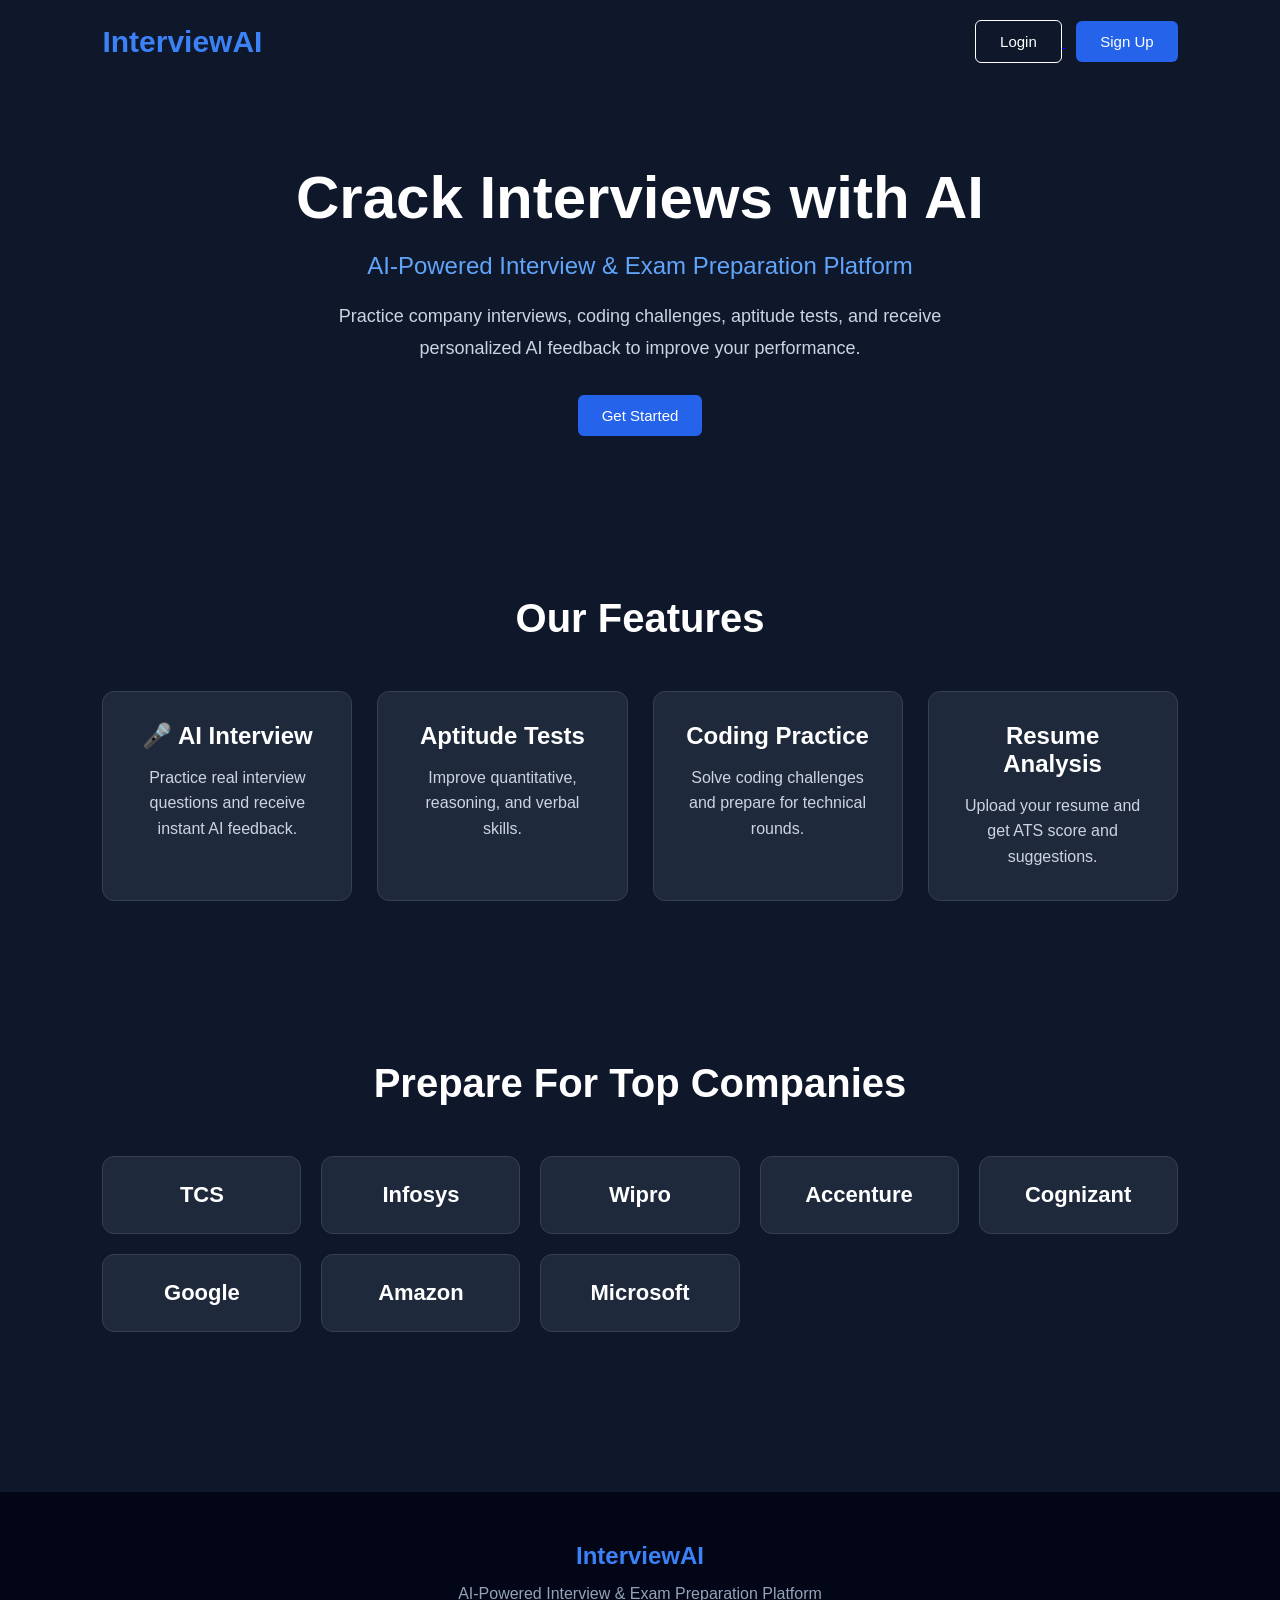
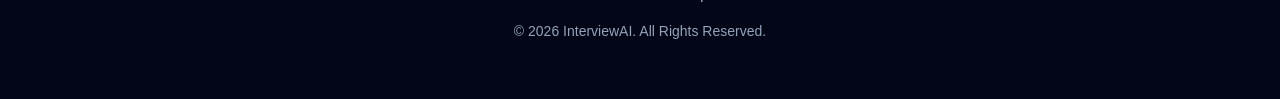
==== index.html @ 4c78cfc7 "Initial frontend version" ====
<!DOCTYPE html>
<html lang="en">
<head>
    <meta charset="UTF-8">
    <meta name="viewport" content="width=device-width, initial-scale=1.0">
    <title>InterviewAI</title>

    <link rel="stylesheet" href="css/style.css">
</head>
<body>

    <!-- Navbar -->
    <nav>
        <h2 class="logo">InterviewAI</h2>

        <div class="nav-buttons">
            <a href="login.html">
            <button class="login-btn">Login</button>
            </a>
            <a href="signup.html">
            <button class="signup-btn">Sign Up</button>
            </a>
        </div>
    </nav>

    <!-- Hero Section -->
    <section class="hero">

        <h1>
            Crack Interviews with AI
        </h1>

        <p class="subtitle">
            AI-Powered Interview & Exam Preparation Platform
        </p>

        <p class="description">
            Practice company interviews, coding challenges,
            aptitude tests, and receive personalized AI feedback
            to improve your performance.
        </p>

        <button class="start-btn">
            Get Started
        </button>

    </section>
    <!-- Features Section -->

<section class="features">

    <h2>Our Features</h2>

    <div class="feature-container">

        <div class="card">
            <h3>🎤 AI Interview</h3>
            <p>
                Practice real interview questions and receive
                instant AI feedback.
            </p>
        </div>

        <div class="card">
            <h3> Aptitude Tests</h3>
            <p>
                Improve quantitative, reasoning, and verbal skills.
            </p>
        </div>

        <div class="card">
            <h3> Coding Practice</h3>
            <p>
                Solve coding challenges and prepare for technical rounds.
            </p>
        </div>

        <div class="card">
            <h3> Resume Analysis</h3>
            <p>
                Upload your resume and get ATS score and suggestions.
            </p>
        </div>

    </div>

</section>
<!-- Companies Section -->

<section class="companies">

    <h2>Prepare For Top Companies</h2>

    <div class="company-grid">

        <div class="company-card">TCS</div>
        <div class="company-card">Infosys</div>
        <div class="company-card">Wipro</div>
        <div class="company-card">Accenture</div>

        <div class="company-card">Cognizant</div>
        <div class="company-card">Google</div>
        <div class="company-card">Amazon</div>
        <div class="company-card">Microsoft</div>

    </div>

</section>

<!-- Footer -->

<footer>

    <div class="footer-content">

        <h2>InterviewAI</h2>

        <p>
            AI-Powered Interview & Exam Preparation Platform
        </p>

        <p class="copyright">
            © 2026 InterviewAI. All Rights Reserved.
        </p>

    </div>

</footer>

</body>
</html>
---- css/style.css ----
*{
    margin:0;
    padding:0;
    box-sizing:border-box;
    font-family:Arial,sans-serif;
}

body{
    background:#0f172a;
    color:white;
}

/* Navbar */

nav{
    display:flex;
    justify-content:space-between;
    align-items:center;
    padding:20px 8%;
}

.logo{
    color:#3b82f6;
    font-size:30px;
}

.nav-buttons button{
    margin-left:10px;
}

/* Buttons */

button{
    padding:12px 24px;
    border:none;
    border-radius:6px;
    cursor:pointer;
    font-size:15px;
    transition:0.3s;
}

.login-btn{
    background:transparent;
    border:1px solid white;
    color:white;
}

.signup-btn,
.start-btn{
    background:#2563eb;
    color:white;
}

.login-btn:hover{
    background:white;
    color:#0f172a;
}

.signup-btn:hover,
.start-btn:hover{
    background:#1d4ed8;
}

/* Hero */

.hero{
    text-align:center;
    padding:80px 20px;
}

.hero h1{
    font-size:60px;
    margin-bottom:20px;
}

.subtitle{
    font-size:24px;
    color:#60a5fa;
    margin-bottom:20px;
}

.description{
    max-width:700px;
    margin:auto;
    line-height:1.8;
    color:#cbd5e1;
    font-size:18px;
    margin-bottom:30px;

}

/* Features Section */

.features{
    padding:80px 8%;
    text-align:center;
}

.features h2{
    font-size:40px;
    margin-bottom:50px;
}

.feature-container{
    display:grid;
    grid-template-columns:repeat(auto-fit,minmax(250px,1fr));
    gap:25px;
}

.card{
    background:#1e293b;
    padding:30px;
    border-radius:12px;
    border:1px solid #334155;
    transition:0.3s;
    cursor:pointer;
}

.card:hover{
    transform:translateY(-10px);
}

.card h3{
    margin-bottom:15px;
    font-size:24px;
}

.card p{
    color:#cbd5e1;
    line-height:1.6;
}

/* Companies Section */

.companies{
    padding:80px 8%;
    text-align:center;
}

.companies h2{
    font-size:40px;
    margin-bottom:50px;
}

.company-grid{
    display:grid;
    grid-template-columns:repeat(auto-fit,minmax(180px,1fr));
    gap:20px;
}

.company-card{
    background:#1e293b;
    padding:25px;
    border-radius:12px;
    border:1px solid #334155;
    font-size:22px;
    font-weight:bold;
    transition:0.3s;
}

.company-card:hover{
    transform:translateY(-8px);
    border-color:#3b82f6;
    color:#60a5fa;
}

/* Footer */

footer{
    background:#020617;
    padding:50px 20px;
    text-align:center;
    margin-top:80px;
}

.footer-content h2{
    color:#3b82f6;
    margin-bottom:15px;
}

.footer-content p{
    color:#94a3b8;
    margin-bottom:10px;
}

.copyright{
    margin-top:20px;
    font-size:14px;
}
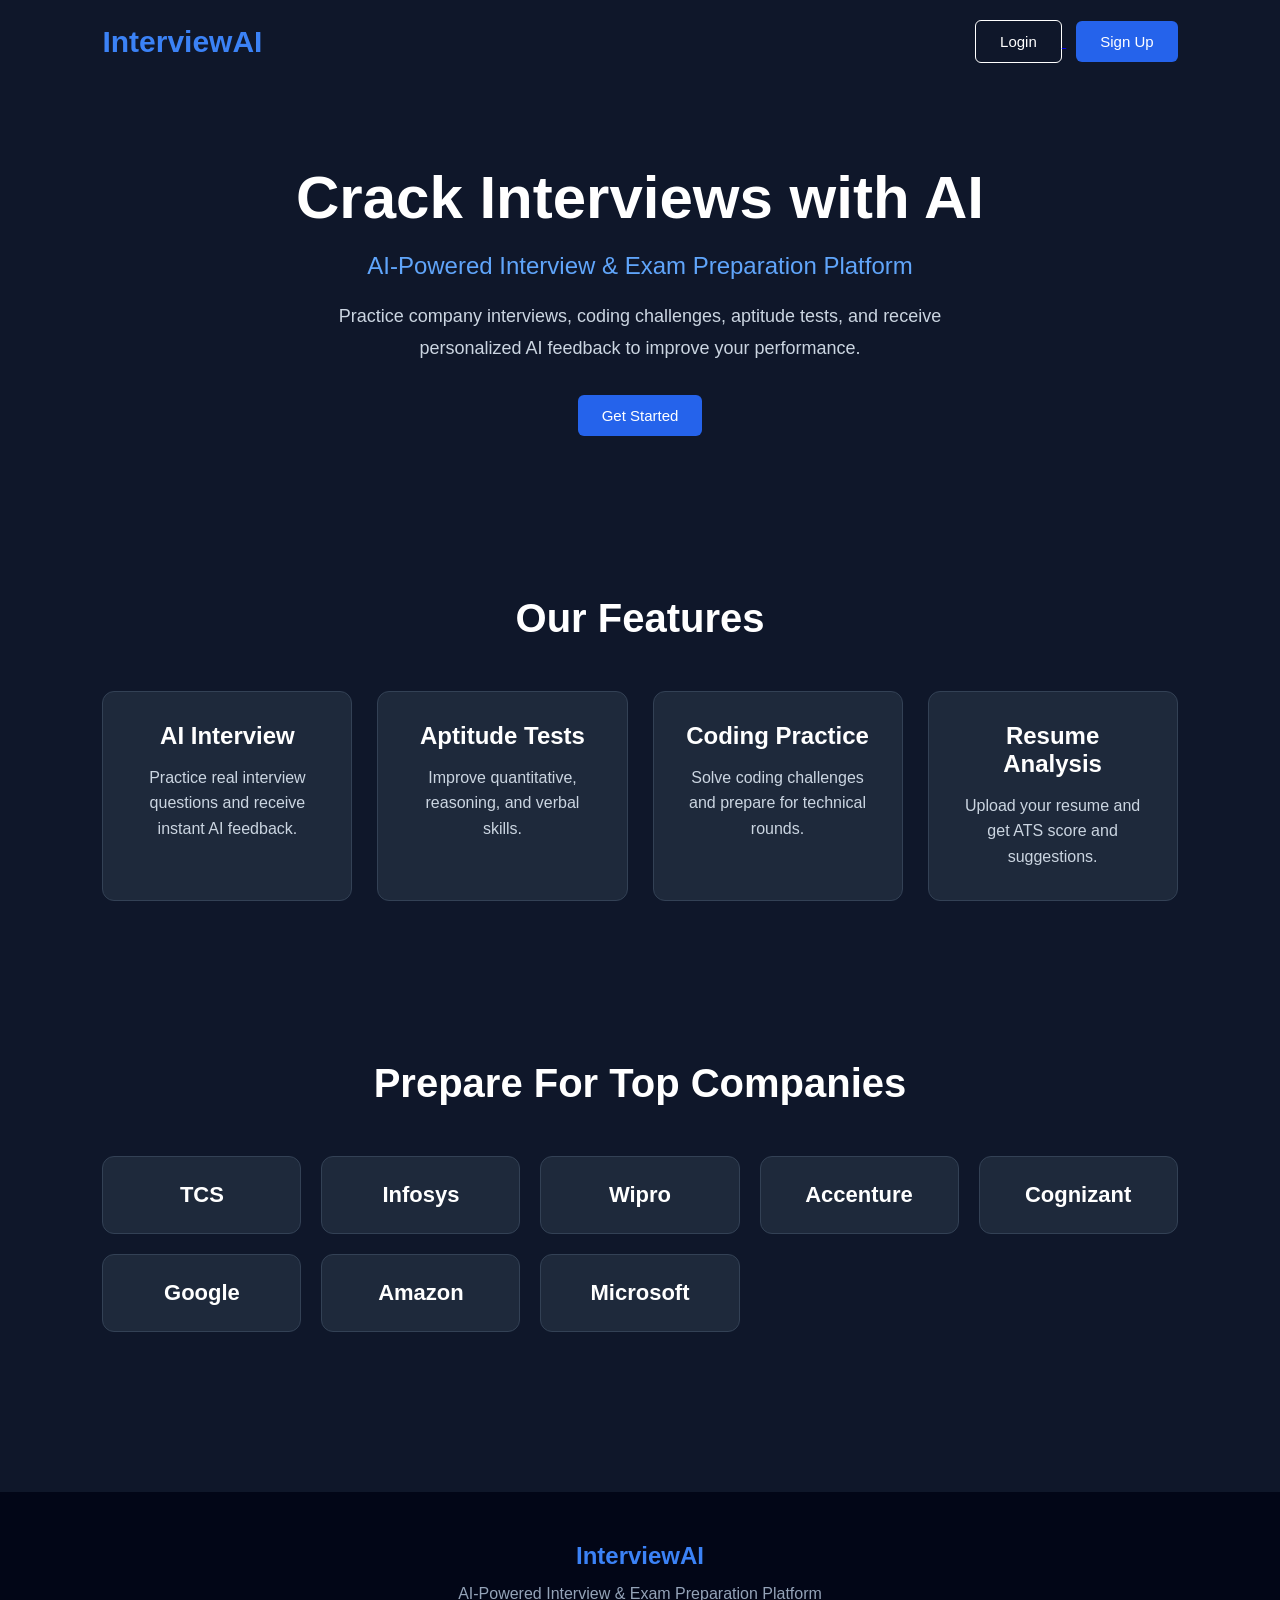
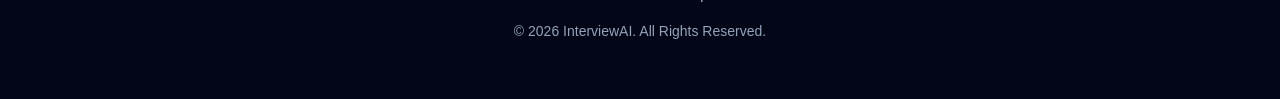
==== commit ee48b281: "Initial frontend version" ====
--- a/index.html
+++ b/index.html
@@ -54,7 +54,7 @@
     <div class="feature-container">
 
         <div class="card">
-            <h3>🎤 AI Interview</h3>
+            <h3> AI Interview</h3>
             <p>
                 Practice real interview questions and receive
                 instant AI feedback.
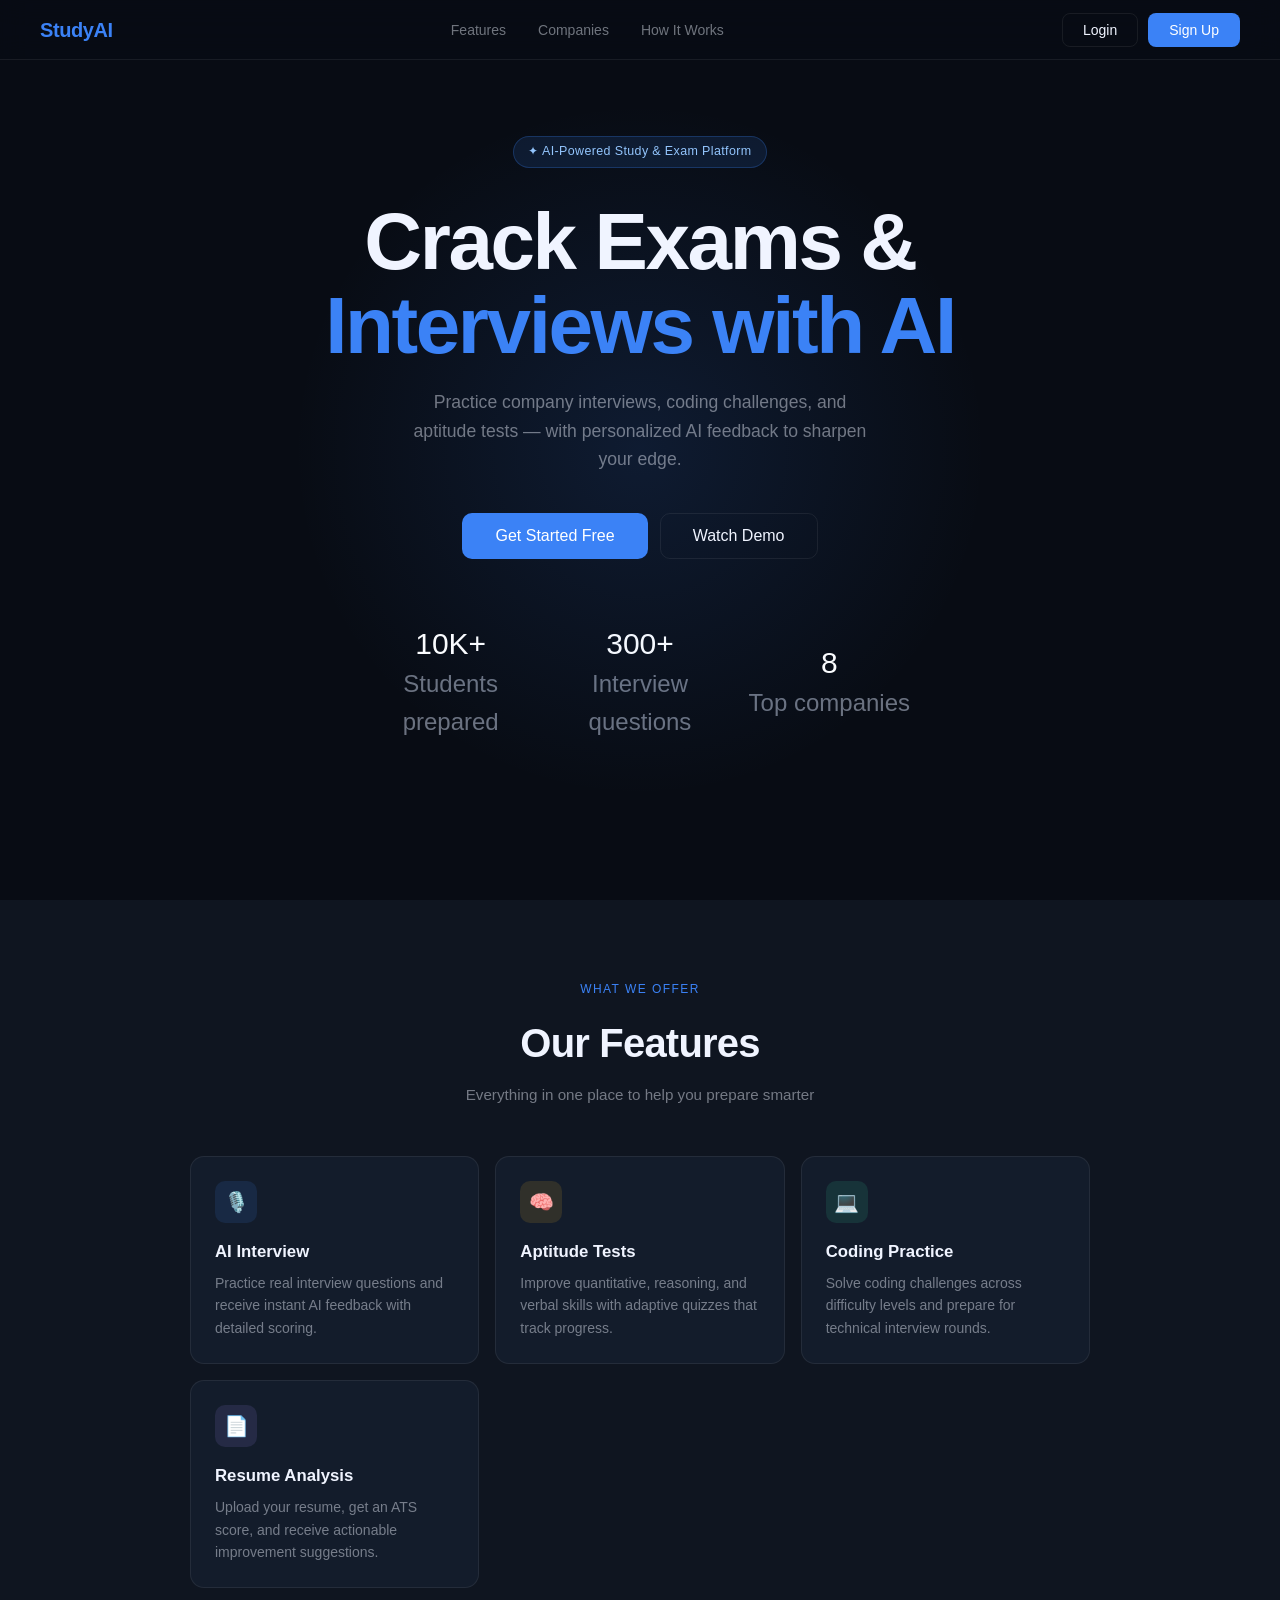
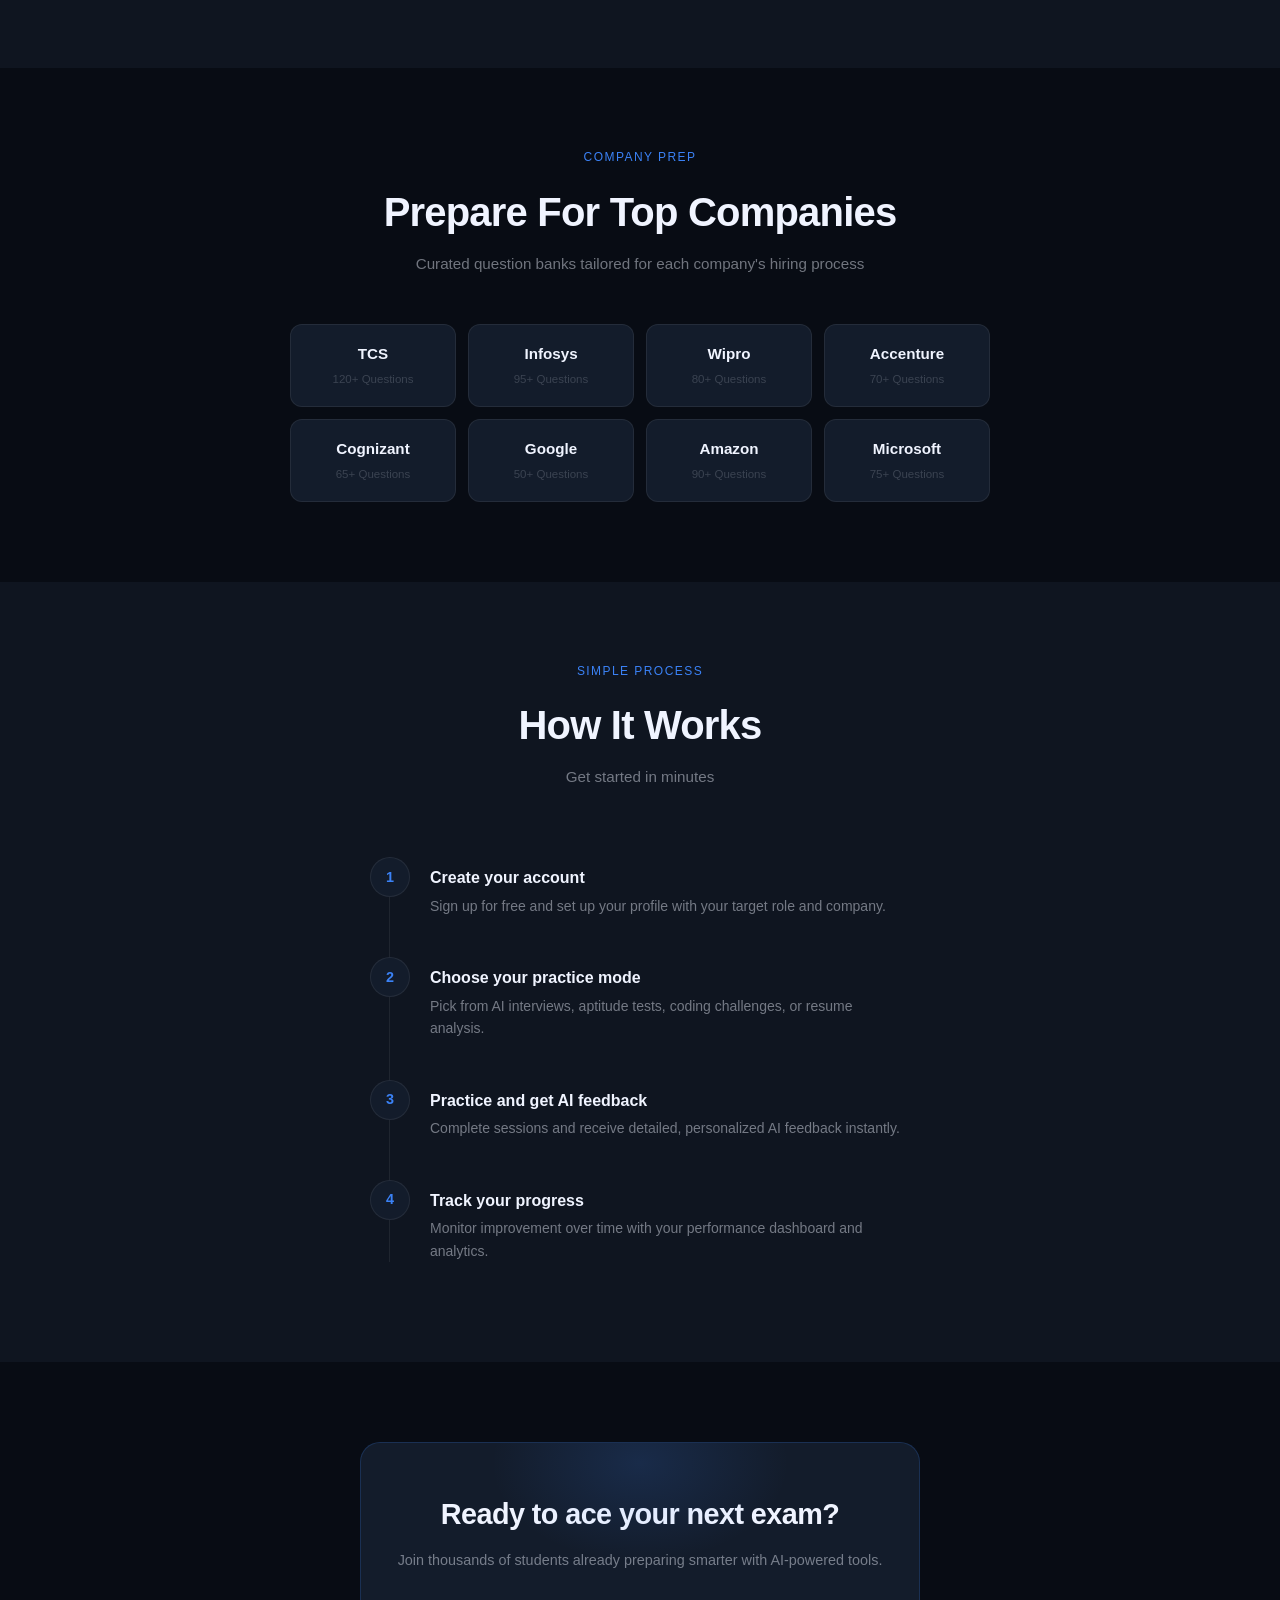
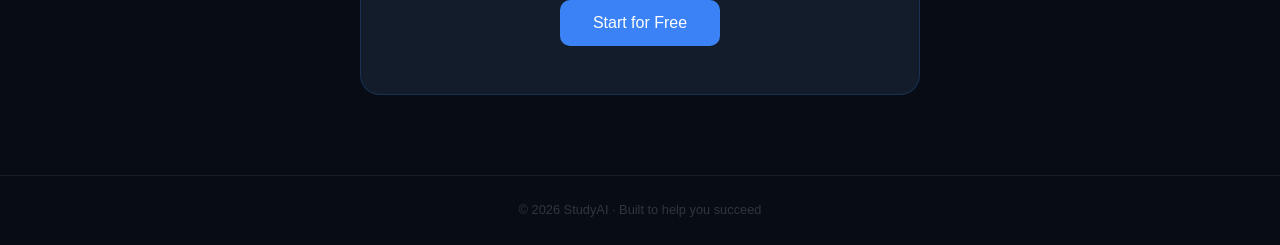
==== commit a2f504cd: "new update" ====
--- a/index.html
+++ b/index.html
@@ -1,131 +1,179 @@
 <!DOCTYPE html>
 <html lang="en">
 <head>
-    <meta charset="UTF-8">
-    <meta name="viewport" content="width=device-width, initial-scale=1.0">
-    <title>InterviewAI</title>
-
-    <link rel="stylesheet" href="css/style.css">
+  <meta charset="UTF-8" />
+  <meta name="viewport" content="width=device-width, initial-scale=1.0"/>
+  <title>StudyAI — Crack Exams with AI</title>
+  <link rel="preconnect" href="https://fonts.googleapis.com">
+  <link rel="preconnect" href="https://fonts.gstatic.com" crossorigin>
+  <link href="https://fonts.googleapis.com/css2?family=Syne:wght@400;600;700;800&family=DM+Sans:wght@300;400;500&display=swap" rel="stylesheet">
+  <link rel="stylesheet" href="css/style.css">
 </head>
 <body>
 
-    <!-- Navbar -->
-    <nav>
-        <h2 class="logo">InterviewAI</h2>
+  <!-- NAV -->
+  <nav>
+    <div class="nav-logo">StudyAI</div>
+    <ul class="nav-links">
+      <li><a href="#features">Features</a></li>
+      <li><a href="#companies">Companies</a></li>
+      <li><a href="#how">How It Works</a></li>
+    </ul>
+    <div class="nav-actions">
+      <button class="btn btn-ghost">Login</button>
+      <button class="btn btn-primary">Sign Up</button>
+    </div>
+  </nav>
 
-        <div class="nav-buttons">
-            <a href="login.html">
-            <button class="login-btn">Login</button>
-            </a>
-            <a href="signup.html">
-            <button class="signup-btn">Sign Up</button>
-            </a>
-        </div>
-    </nav>
-
-    <!-- Hero Section -->
-    <section class="hero">
-
-        <h1>
-            Crack Interviews with AI
-        </h1>
-
-        <p class="subtitle">
-            AI-Powered Interview & Exam Preparation Platform
-        </p>
-
-        <p class="description">
-            Practice company interviews, coding challenges,
-            aptitude tests, and receive personalized AI feedback
-            to improve your performance.
-        </p>
-
-        <button class="start-btn">
-            Get Started
-        </button>
-
-    </section>
-    <!-- Features Section -->
-
-<section class="features">
-
-    <h2>Our Features</h2>
-
-    <div class="feature-container">
-
-        <div class="card">
-            <h3> AI Interview</h3>
-            <p>
-                Practice real interview questions and receive
-                instant AI feedback.
-            </p>
-        </div>
-
-        <div class="card">
-            <h3> Aptitude Tests</h3>
-            <p>
-                Improve quantitative, reasoning, and verbal skills.
-            </p>
-        </div>
-
-        <div class="card">
-            <h3> Coding Practice</h3>
-            <p>
-                Solve coding challenges and prepare for technical rounds.
-            </p>
-        </div>
-
-        <div class="card">
-            <h3> Resume Analysis</h3>
-            <p>
-                Upload your resume and get ATS score and suggestions.
-            </p>
-        </div>
-
+  <!-- HERO -->
+  <section class="hero">
+    <div class="hero-badge">✦ AI-Powered Study & Exam Platform</div>
+    <h1>Crack Exams &amp;<br><em>Interviews with AI</em></h1>
+    <p class="hero-sub">Practice company interviews, coding challenges, and aptitude tests — with personalized AI feedback to sharpen your edge.</p>
+    <div class="hero-actions">
+      <button class="btn btn-primary btn-lg">Get Started Free</button>
+      <button class="btn btn-ghost btn-lg">Watch Demo</button>
+    </div>
+<div class="stats-row">
+    <div class="stat">
+        <div class="stat-num">10K+</div>
+        <div class="stat-label">Students prepared</div>
     </div>
 
-</section>
-<!-- Companies Section -->
-
-<section class="companies">
-
-    <h2>Prepare For Top Companies</h2>
-
-    <div class="company-grid">
-
-        <div class="company-card">TCS</div>
-        <div class="company-card">Infosys</div>
-        <div class="company-card">Wipro</div>
-        <div class="company-card">Accenture</div>
-
-        <div class="company-card">Cognizant</div>
-        <div class="company-card">Google</div>
-        <div class="company-card">Amazon</div>
-        <div class="company-card">Microsoft</div>
-
+    <div class="stat">
+        <div class="stat-num">300+</div>
+        <div class="stat-label">Interview questions</div>
     </div>
 
-</section>
+    <div class="stat">
+        <div class="stat-num">8</div>
+        <div class="stat-label">Top companies</div>
+    </div>
+</div>
+  </section>
 
-<!-- Footer -->
+  <!-- FEATURES -->
+  <section class="features" id="features">
+    <p class="section-label reveal">What we offer</p>
+    <h2 class="section-title reveal">Our Features</h2>
+    <p class="section-sub reveal">Everything in one place to help you prepare smarter</p>
+    <div class="features-grid">
+      <div class="feature-card reveal">
+        <div class="feature-icon ic-blue">🎙️</div>
+        <div class="feature-title">AI Interview</div>
+        <div class="feature-desc">Practice real interview questions and receive instant AI feedback with detailed scoring.</div>
+      </div>
+      <div class="feature-card reveal">
+        <div class="feature-icon ic-amber">🧠</div>
+        <div class="feature-title">Aptitude Tests</div>
+        <div class="feature-desc">Improve quantitative, reasoning, and verbal skills with adaptive quizzes that track progress.</div>
+      </div>
+      <div class="feature-card reveal">
+        <div class="feature-icon ic-green">💻</div>
+        <div class="feature-title">Coding Practice</div>
+        <div class="feature-desc">Solve coding challenges across difficulty levels and prepare for technical interview rounds.</div>
+      </div>
+      <div class="feature-card reveal">
+        <div class="feature-icon ic-purple">📄</div>
+        <div class="feature-title">Resume Analysis</div>
+        <div class="feature-desc">Upload your resume, get an ATS score, and receive actionable improvement suggestions.</div>
+      </div>
+    </div>
+  </section>
 
-<footer>
+  <!-- COMPANIES -->
+  <section class="companies" id="companies">
+    <p class="section-label reveal">Company prep</p>
+    <h2 class="section-title reveal">Prepare For Top Companies</h2>
+    <p class="section-sub reveal">Curated question banks tailored for each company's hiring process</p>
+    <div class="companies-grid">
+      <div class="company-tile reveal"><div class="company-name">TCS</div><div class="company-tag">120+ Questions</div></div>
+      <div class="company-tile reveal"><div class="company-name">Infosys</div><div class="company-tag">95+ Questions</div></div>
+      <div class="company-tile reveal"><div class="company-name">Wipro</div><div class="company-tag">80+ Questions</div></div>
+      <div class="company-tile reveal"><div class="company-name">Accenture</div><div class="company-tag">70+ Questions</div></div>
+      <div class="company-tile reveal"><div class="company-name">Cognizant</div><div class="company-tag">65+ Questions</div></div>
+      <div class="company-tile reveal"><div class="company-name">Google</div><div class="company-tag">50+ Questions</div></div>
+      <div class="company-tile reveal"><div class="company-name">Amazon</div><div class="company-tag">90+ Questions</div></div>
+      <div class="company-tile reveal"><div class="company-name">Microsoft</div><div class="company-tag">75+ Questions</div></div>
+    </div>
+  </section>
 
-    <div class="footer-content">
+  <!-- HOW IT WORKS -->
+  <section class="how" id="how">
+    <p class="section-label reveal">Simple process</p>
+    <h2 class="section-title reveal">How It Works</h2>
+    <p class="section-sub reveal">Get started in minutes</p>
+    <div class="steps">
+      <div class="step reveal">
+        <div class="step-num">1</div>
+        <div class="step-body">
+          <div class="step-title">Create your account</div>
+          <div class="step-desc">Sign up for free and set up your profile with your target role and company.</div>
+        </div>
+      </div>
+      <div class="step reveal">
+        <div class="step-num">2</div>
+        <div class="step-body">
+          <div class="step-title">Choose your practice mode</div>
+          <div class="step-desc">Pick from AI interviews, aptitude tests, coding challenges, or resume analysis.</div>
+        </div>
+      </div>
+      <div class="step reveal">
+        <div class="step-num">3</div>
+        <div class="step-body">
+          <div class="step-title">Practice and get AI feedback</div>
+          <div class="step-desc">Complete sessions and receive detailed, personalized AI feedback instantly.</div>
+        </div>
+      </div>
+      <div class="step reveal">
+        <div class="step-num">4</div>
+        <div class="step-body">
+          <div class="step-title">Track your progress</div>
+          <div class="step-desc">Monitor improvement over time with your performance dashboard and analytics.</div>
+        </div>
+      </div>
+    </div>
+  </section>
 
-        <h2>InterviewAI</h2>
+  <!-- CTA -->
+  <section class="cta-section">
+    <div class="cta-box reveal">
+      <h2>Ready to ace your next exam?</h2>
+      <p>Join thousands of students already preparing smarter with AI-powered tools.</p>
+      <button class="btn btn-primary btn-lg">Start for Free</button>
+    </div>
+  </section>
 
-        <p>
-            AI-Powered Interview & Exam Preparation Platform
-        </p>
+  <!-- FOOTER -->
+  <footer>
+    <p>© 2026 StudyAI · Built to help you succeed</p>
+  </footer>
 
-        <p class="copyright">
-            © 2026 InterviewAI. All Rights Reserved.
-        </p>
+  <script>
+    // Scroll reveal
+    const observer = new IntersectionObserver((entries) => {
+      entries.forEach((entry, i) => {
+        if (entry.isIntersecting) {
+          // stagger cards in the same parent
+          const siblings = entry.target.parentElement.querySelectorAll('.reveal:not(.visible)');
+          siblings.forEach((el, idx) => {
+            setTimeout(() => el.classList.add('visible'), idx * 80);
+          });
+          entry.target.classList.add('visible');
+          observer.unobserve(entry.target);
+        }
+      });
+    }, { threshold: 0.12 });
 
-    </div>
+    document.querySelectorAll('.reveal').forEach(el => observer.observe(el));
 
-</footer>
-
+    // Nav scroll shadow
+    const nav = document.querySelector('nav');
+    window.addEventListener('scroll', () => {
+      nav.style.boxShadow = window.scrollY > 10
+        ? '0 1px 24px rgba(0,0,0,0.4)'
+        : 'none';
+    });
+  </script>
 </body>
-</html>+</html>
--- a/css/style.css
+++ b/css/style.css
@@ -1,190 +1,431 @@
 
-*{
-    margin:0;
-    padding:0;
-    box-sizing:border-box;
-    font-family:Arial,sans-serif;
+    *, *::before, *::after { box-sizing: border-box; margin: 0; padding: 0; }
+
+    :root {
+      --bg:       #080c14;
+      --surface:  #0f1520;
+      --card:     #131c2b;
+      --border:   rgba(255,255,255,0.07);
+      --blue:     #3b82f6;
+      --blue-dim: rgba(59,130,246,0.12);
+      --text:     #f0f4ff;
+      --muted:    rgba(240,244,255,0.45);
+      --faint:    rgba(240,244,255,0.18);
+      --green:    #34d399;
+      --amber:    #fbbf24;
+      --purple:   #a78bfa;
+      --font-head: 'Syne', sans-serif;
+      --font-body: 'DM Sans', sans-serif;
+      --font-head: 'Poppins', sans-serif;
+      --font-body: 'Inter', sans-serif;
+      --font-alt: 'Montserrat', sans-serif;
+
+    }
+
+    html { scroll-behavior: smooth; }
+
+    body {
+      background: var(--bg);
+      color: var(--text);
+      font-family: var(--font-body);
+      font-size: 16px;
+      line-height: 1.6;
+      overflow-x: hidden;
+    }
+
+    /* ── NAV ── */
+    nav {
+      position: fixed; top: 0; left: 0; right: 0; z-index: 100;
+      display: flex; align-items: center; justify-content: space-between;
+      padding: 0 2.5rem;
+      height: 60px;
+      background: rgba(8,12,20,0.85);
+      backdrop-filter: blur(14px);
+      border-bottom: 1px solid var(--border);
+    }
+
+    .nav-logo {
+      font-family: var(--font-head);
+      font-size: 1.25rem;
+      font-weight: 800;
+      color: var(--blue);
+      letter-spacing: -0.02em;
+    }
+
+    .nav-links {
+      display: flex; gap: 2rem; list-style: none;
+    }
+    .nav-links a {
+      text-decoration: none;
+      font-size: 0.875rem;
+      color: var(--muted);
+      transition: color 0.2s;
+    }
+    .nav-links a:hover { color: var(--text); }
+
+    .nav-actions { display: flex; gap: 10px; }
+
+    .btn {
+      padding: 8px 20px;
+      border-radius: 8px;
+      font-family: var(--font-body);
+      font-size: 0.875rem;
+      font-weight: 500;
+      cursor: pointer;
+      transition: all 0.18s;
+      border: none;
+    }
+    .btn-ghost {
+      background: transparent;
+      border: 1px solid var(--border);
+      color: var(--text);
+    }
+    .btn-ghost:hover { border-color: rgba(255,255,255,0.25); background: rgba(255,255,255,0.04); }
+
+    .btn-primary {
+      background: var(--blue);
+      color: #fff;
+      border: 1px solid transparent;
+    }
+    .btn-primary:hover { background: #2563eb; transform: translateY(-1px); }
+    .btn-primary:active { transform: translateY(0); }
+
+    /* ── HERO ── */
+    .hero {
+      min-height: 100vh;
+      display: flex; flex-direction: column; align-items: center; justify-content: center;
+      text-align: center;
+      padding: 7rem 2rem 4rem;
+      position: relative;
+      overflow: hidden;
+    }
+
+    .hero::before {
+      content: '';
+      position: absolute;
+      width: 700px; height: 700px;
+      border-radius: 50%;
+      background: radial-gradient(circle, rgba(59,130,246,0.13) 0%, transparent 70%);
+      top: 50%; left: 50%;
+      transform: translate(-50%, -50%);
+      pointer-events: none;
+    }
+
+    .hero-badge {
+      display: inline-flex; align-items: center; gap: 6px;
+      background: var(--blue-dim);
+      border: 1px solid rgba(59,130,246,0.25);
+      color: #93c5fd;
+      font-size: 0.78rem;
+      font-weight: 500;
+      padding: 5px 14px;
+      border-radius: 99px;
+      margin-bottom: 2rem;
+      letter-spacing: 0.03em;
+      opacity: 0;
+      animation: fadeUp 0.6s 0.1s forwards;
+    }
+
+    .hero h1 {
+      font-family: var(--font-head);
+      font-size: clamp(2.8rem, 7vw, 5rem);
+      font-weight: 700;
+      line-height: 1.05;
+      letter-spacing: -0.03em;
+      margin-bottom: 1.25rem;
+      opacity: 0;
+      animation: fadeUp 0.6s 0.2s forwards;
+    }
+
+    .hero h1 em {
+      font-style: normal;
+      color: var(--blue);
+    }
+
+    .hero-sub {
+      font-size: 1.1rem;
+      color: var(--muted);
+      max-width: 480px;
+      margin: 0 auto 2.5rem;
+      font-weight: 300;
+      opacity: 0;
+      animation: fadeUp 0.6s 0.3s forwards;
+    }
+
+    .hero-actions {
+      display: flex; gap: 12px; justify-content: center; flex-wrap: wrap;
+      opacity: 0;
+      animation: fadeUp 0.6s 0.4s forwards;
+    }
+
+    .btn-lg {
+      padding: 13px 32px;
+      font-size: 1rem;
+      border-radius: 10px;
+    }
+
+.stats-row {
+    display: flex;
+    justify-content:space-evenly;
+    align-items: center;
+    width: 50%;
+    padding: 70px 20px;
+    text-align: center;
 }
 
-body{
-    background:#0f172a;
-    color:white;
+.stat {
+    flex: 1;
 }
 
-/* Navbar */
-
-nav{
-    display:flex;
-    justify-content:space-between;
-    align-items:center;
-    padding:20px 8%;
+.stat-num {
+    font-family: var(--font-head);
+    font-size: 30px;
+    font-weight: 300;
+    color: #fff;
+    line-height: 1;
+    margin-bottom: 6px;
 }
 
-.logo{
-    color:#3b82f6;
-    font-size:30px;
+.stat-label {
+    font-family: var(--font-body);
+    font-size: 24px;
+    color: #6b7280;
 }
 
-.nav-buttons button{
-    margin-left:10px;
-}
-
-/* Buttons */
-
-button{
-    padding:12px 24px;
-    border:none;
-    border-radius:6px;
-    cursor:pointer;
-    font-size:15px;
-    transition:0.3s;
-}
-
-.login-btn{
-    background:transparent;
-    border:1px solid white;
-    color:white;
-}
-
-.signup-btn,
-.start-btn{
-    background:#2563eb;
-    color:white;
-}
-
-.login-btn:hover{
-    background:white;
-    color:#0f172a;
-}
-
-.signup-btn:hover,
-.start-btn:hover{
-    background:#1d4ed8;
-}
-
-/* Hero */
-
-.hero{
-    text-align:center;
-    padding:80px 20px;
-}
-
-.hero h1{
-    font-size:60px;
-    margin-bottom:20px;
-}
-
-.subtitle{
-    font-size:24px;
-    color:#60a5fa;
-    margin-bottom:20px;
-}
-
-.description{
-    max-width:700px;
-    margin:auto;
-    line-height:1.8;
-    color:#cbd5e1;
-    font-size:18px;
-    margin-bottom:30px;
-
-}
-
-/* Features Section */
-
-.features{
-    padding:80px 8%;
-    text-align:center;
-}
-
-.features h2{
-    font-size:40px;
-    margin-bottom:50px;
-}
-
-.feature-container{
-    display:grid;
-    grid-template-columns:repeat(auto-fit,minmax(250px,1fr));
-    gap:25px;
-}
-
-.card{
-    background:#1e293b;
-    padding:30px;
-    border-radius:12px;
-    border:1px solid #334155;
-    transition:0.3s;
-    cursor:pointer;
-}
-
-.card:hover{
-    transform:translateY(-10px);
-}
-
-.card h3{
-    margin-bottom:15px;
-    font-size:24px;
-}
-
-.card p{
-    color:#cbd5e1;
-    line-height:1.6;
-}
-
-/* Companies Section */
-
-.companies{
-    padding:80px 8%;
-    text-align:center;
-}
-
-.companies h2{
-    font-size:40px;
-    margin-bottom:50px;
-}
-
-.company-grid{
-    display:grid;
-    grid-template-columns:repeat(auto-fit,minmax(180px,1fr));
-    gap:20px;
-}
-
-.company-card{
-    background:#1e293b;
-    padding:25px;
-    border-radius:12px;
-    border:1px solid #334155;
-    font-size:22px;
-    font-weight:bold;
-    transition:0.3s;
-}
-
-.company-card:hover{
-    transform:translateY(-8px);
-    border-color:#3b82f6;
-    color:#60a5fa;
-}
-
-/* Footer */
-
-footer{
-    background:#020617;
-    padding:50px 20px;
-    text-align:center;
-    margin-top:80px;
-}
-
-.footer-content h2{
-    color:#3b82f6;
-    margin-bottom:15px;
-}
-
-.footer-content p{
-    color:#94a3b8;
-    margin-bottom:10px;
-}
-
-.copyright{
-    margin-top:20px;
-    font-size:14px;
-}+    /* ── SECTIONS ── */
+    section { padding: 5rem 2rem; }
+
+    .section-label {
+      text-align: center;
+      font-size: 0.75rem;
+      font-weight: 500;
+      letter-spacing: 0.12em;
+      text-transform: uppercase;
+      color: var(--blue);
+      margin-bottom: 0.75rem;
+    }
+
+    .section-title {
+      text-align: center;
+      font-family: var(--font-head);
+      font-size: clamp(1.8rem, 4vw, 2.5rem);
+      font-weight: 700;
+      letter-spacing: -0.02em;
+      margin-bottom: 0.5rem;
+    }
+
+    .section-sub {
+      text-align: center;
+      color: var(--muted);
+      font-size: 0.95rem;
+      margin-bottom: 3rem;
+    }
+
+    /* ── FEATURES ── */
+    .features { background: var(--surface); }
+
+    .features-grid {
+      display: grid;
+      grid-template-columns: repeat(auto-fit, minmax(260px, 1fr));
+      gap: 16px;
+      max-width: 900px;
+      margin: 0 auto;
+    }
+
+    .feature-card {
+      background: var(--card);
+      border: 1px solid var(--border);
+      border-radius: 14px;
+      padding: 1.5rem;
+      transition: border-color 0.2s, transform 0.2s;
+      cursor: default;
+    }
+    .feature-card:hover {
+      border-color: rgba(59,130,246,0.3);
+      transform: translateY(-3px);
+    }
+
+    .feature-icon {
+      width: 42px; height: 42px;
+      border-radius: 10px;
+      display: flex; align-items: center; justify-content: center;
+      margin-bottom: 1rem;
+      font-size: 1.25rem;
+    }
+
+    .ic-blue   { background: rgba(59,130,246,0.12); }
+    .ic-green  { background: rgba(52,211,153,0.12); }
+    .ic-amber  { background: rgba(251,191,36,0.12); }
+    .ic-purple { background: rgba(167,139,250,0.12); }
+
+    .feature-title {
+      font-family: var(--font-head);
+      font-size: 1.05rem;
+      font-weight: 700;
+      margin-bottom: 0.4rem;
+    }
+    .feature-desc {
+      font-size: 0.875rem;
+      color: var(--muted);
+      line-height: 1.6;
+    }
+
+    /* ── COMPANIES ── */
+    .companies { background: var(--bg); }
+
+    .companies-grid {
+      display: grid;
+      grid-template-columns: repeat(auto-fit, minmax(140px, 1fr));
+      gap: 12px;
+      max-width: 700px;
+      margin: 0 auto;
+    }
+
+    .company-tile {
+      background: var(--card);
+      border: 1px solid var(--border);
+      border-radius: 12px;
+      padding: 1.1rem 1rem;
+      text-align: center;
+      cursor: pointer;
+      transition: border-color 0.2s, background 0.2s, transform 0.2s;
+    }
+    .company-tile:hover {
+      border-color: rgba(59,130,246,0.35);
+      background: rgba(59,130,246,0.05);
+      transform: translateY(-2px);
+    }
+    .company-name {
+      font-family: var(--font-head);
+      font-size: 0.95rem;
+      font-weight: 700;
+      color: var(--text);
+    }
+    .company-tag {
+      font-size: 0.72rem;
+      color: var(--faint);
+      margin-top: 3px;
+    }
+
+    /* ── HOW IT WORKS ── */
+    .how { background: var(--surface); }
+
+    .steps {
+      display: flex;
+      flex-direction: column;
+      gap: 0;
+      max-width: 540px;
+      margin: 0 auto;
+      position: relative;
+    }
+
+    .steps::before {
+      content: '';
+      position: absolute;
+      left: 19px; top: 20px; bottom: 20px;
+      width: 1px;
+      background: var(--border);
+    }
+
+    .step {
+      display: flex; gap: 1.25rem; align-items: flex-start;
+      padding: 1.25rem 0;
+    }
+
+    .step-num {
+      flex-shrink: 0;
+      width: 40px; height: 40px;
+      border-radius: 50%;
+      background: var(--card);
+      border: 1px solid var(--border);
+      display: flex; align-items: center; justify-content: center;
+      font-family: var(--font-head);
+      font-weight: 700;
+      font-size: 0.9rem;
+      color: var(--blue);
+      position: relative; z-index: 1;
+    }
+
+    .step-body { padding-top: 8px; }
+    .step-title {
+      font-family: var(--font-head);
+      font-weight: 700;
+      margin-bottom: 0.25rem;
+    }
+    .step-desc { font-size: 0.875rem; color: var(--muted); }
+
+    /* ── CTA ── */
+    .cta-section {
+      background: var(--bg);
+      text-align: center;
+      padding: 5rem 2rem;
+    }
+
+    .cta-box {
+      max-width: 560px;
+      margin: 0 auto;
+      background: var(--card);
+      border: 1px solid rgba(59,130,246,0.2);
+      border-radius: 20px;
+      padding: 3rem 2rem;
+      position: relative;
+      overflow: hidden;
+    }
+
+    .cta-box::before {
+      content: '';
+      position: absolute;
+      top: -80px; left: 50%;
+      transform: translateX(-50%);
+      width: 300px; height: 200px;
+      background: radial-gradient(ellipse, rgba(59,130,246,0.15) 0%, transparent 70%);
+      pointer-events: none;
+    }
+
+    .cta-box h2 {
+      font-family: var(--font-head);
+      font-size: 1.8rem;
+      font-weight: 800;
+      letter-spacing: -0.02em;
+      margin-bottom: 0.75rem;
+    }
+    .cta-box p {
+      color: var(--muted);
+      font-size: 0.9rem;
+      margin-bottom: 1.75rem;
+    }
+
+    /* ── FOOTER ── */
+    footer {
+      border-top: 1px solid var(--border);
+      padding: 1.5rem 2rem;
+      text-align: center;
+      font-size: 0.8rem;
+      color: var(--faint);
+      background: var(--bg);
+    }
+
+    /* ── ANIMATIONS ── */
+    @keyframes fadeUp {
+      from { opacity: 0; transform: translateY(20px); }
+      to   { opacity: 1; transform: translateY(0); }
+    }
+
+    .reveal {
+      opacity: 0;
+      transform: translateY(24px);
+      transition: opacity 0.6s ease, transform 0.6s ease;
+    }
+    .reveal.visible {
+      opacity: 1;
+      transform: none;
+    }
+
+    /* ── MOBILE ── */
+    @media (max-width: 600px) {
+      .nav-links { display: none; }
+      nav { padding: 0 1.25rem; }
+      .stats-row { gap: 2rem; }
+      .features-grid { grid-template-columns: 1fr; }
+      .companies-grid { grid-template-columns: repeat(2, 1fr); }
+    }
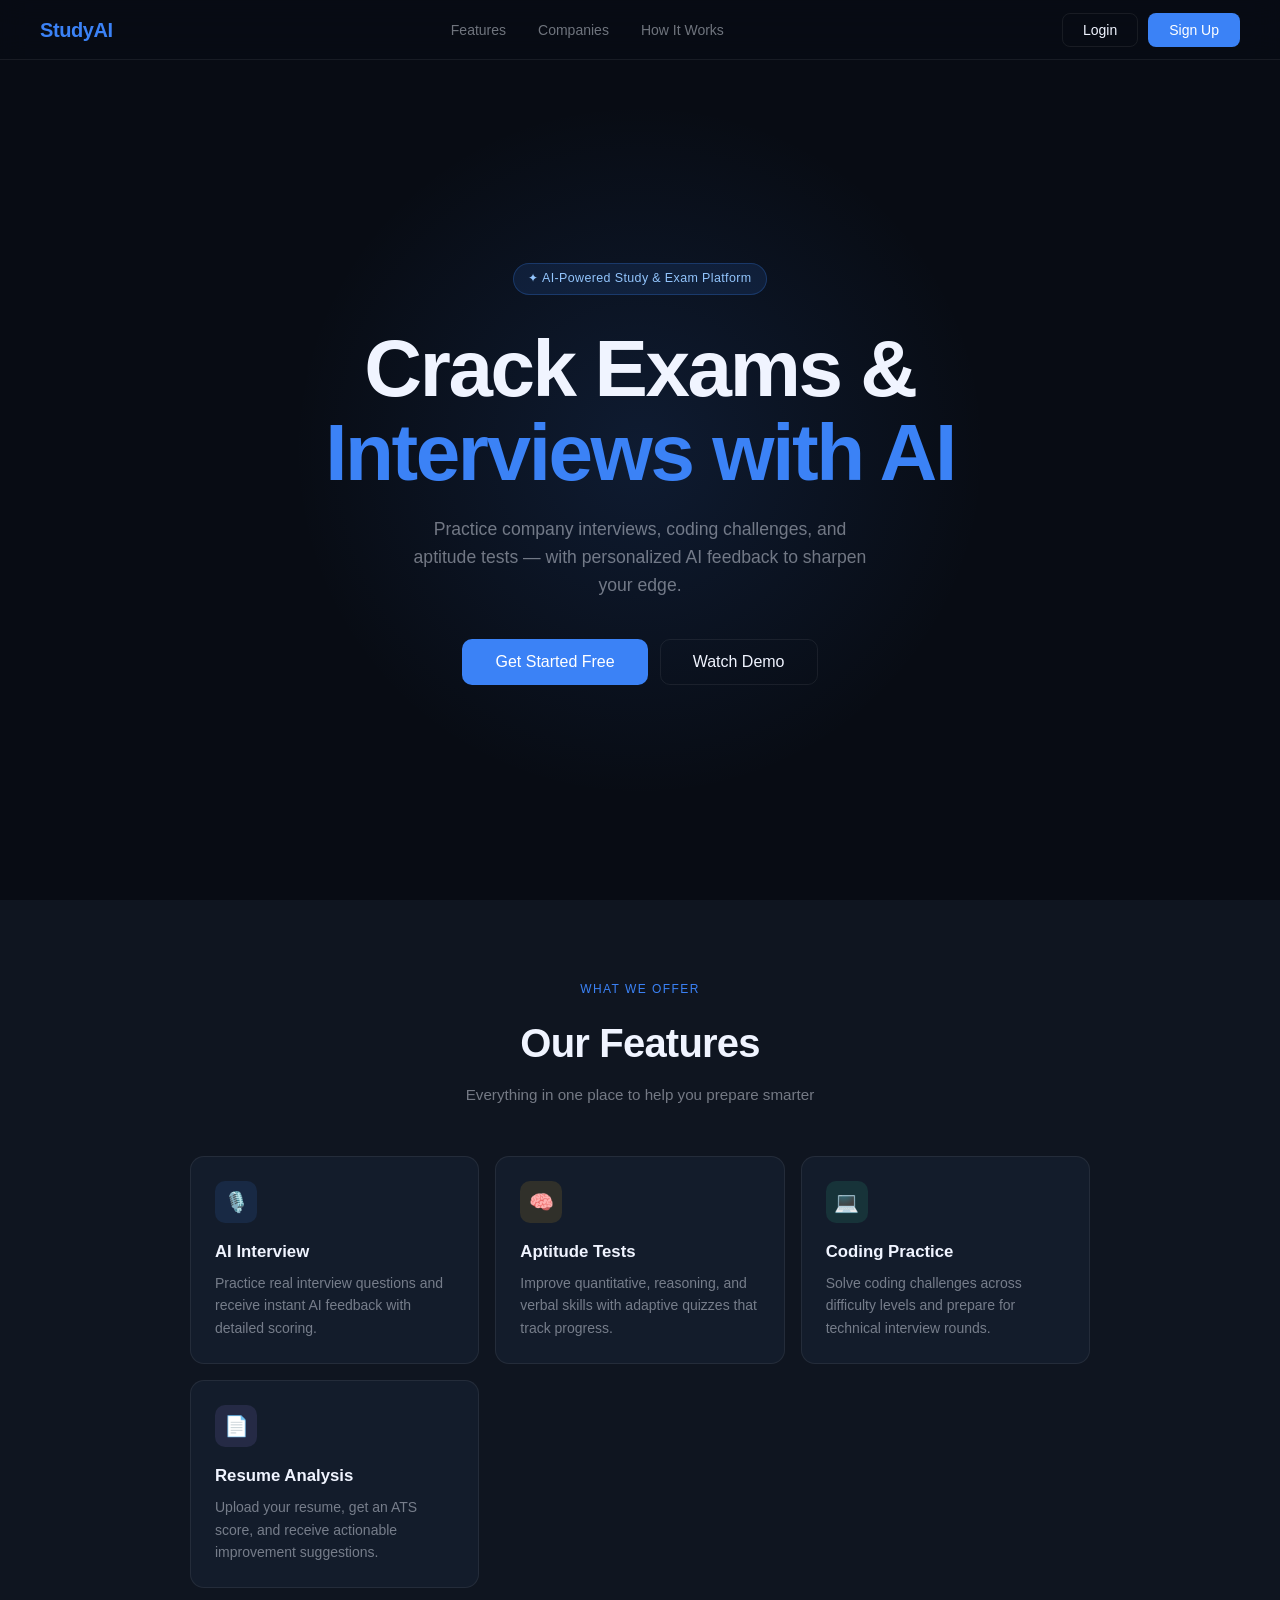
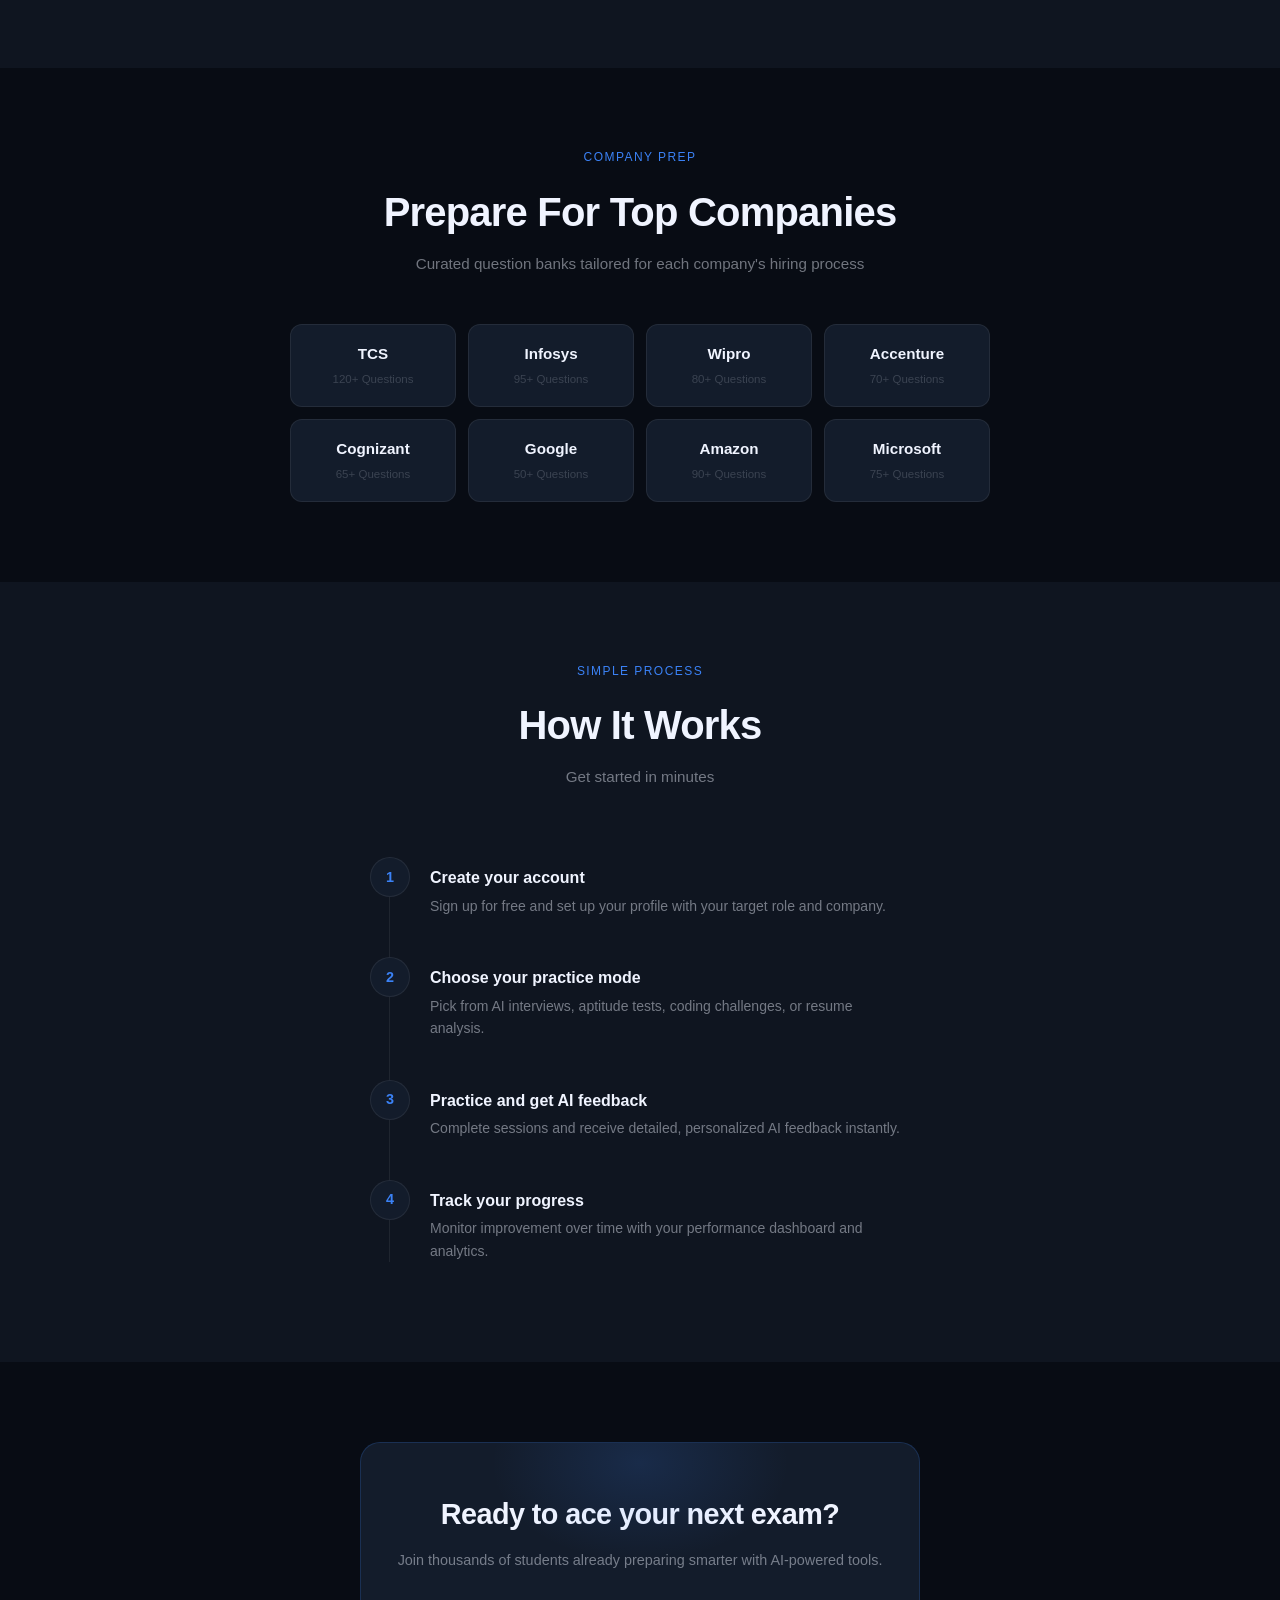
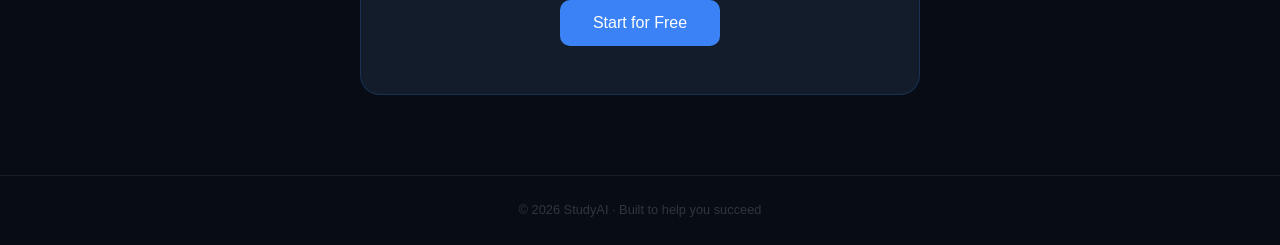
==== commit 04f9d4ef: "new udpated platform" ====
--- a/index.html
+++ b/index.html
@@ -20,8 +20,8 @@
       <li><a href="#how">How It Works</a></li>
     </ul>
     <div class="nav-actions">
-      <button class="btn btn-ghost">Login</button>
-      <button class="btn btn-primary">Sign Up</button>
+      <button class="btn btn-ghost" onclick="window.location.href='login.html'">Login</button>
+      <button class="btn btn-primary" onclick="window.location.href='signup.html'">Sign Up</button>
     </div>
   </nav>
 
@@ -31,25 +31,10 @@
     <h1>Crack Exams &amp;<br><em>Interviews with AI</em></h1>
     <p class="hero-sub">Practice company interviews, coding challenges, and aptitude tests — with personalized AI feedback to sharpen your edge.</p>
     <div class="hero-actions">
-      <button class="btn btn-primary btn-lg">Get Started Free</button>
+      <button class="btn btn-primary btn-lg" onclick="window.location.href='signup.html'">Get Started Free</button>
       <button class="btn btn-ghost btn-lg">Watch Demo</button>
     </div>
-<div class="stats-row">
-    <div class="stat">
-        <div class="stat-num">10K+</div>
-        <div class="stat-label">Students prepared</div>
-    </div>
 
-    <div class="stat">
-        <div class="stat-num">300+</div>
-        <div class="stat-label">Interview questions</div>
-    </div>
-
-    <div class="stat">
-        <div class="stat-num">8</div>
-        <div class="stat-label">Top companies</div>
-    </div>
-</div>
   </section>
 
   <!-- FEATURES -->
@@ -58,22 +43,22 @@
     <h2 class="section-title reveal">Our Features</h2>
     <p class="section-sub reveal">Everything in one place to help you prepare smarter</p>
     <div class="features-grid">
-      <div class="feature-card reveal">
+      <div class="feature-card reveal" onclick="window.location.href='signup.html'" style="cursor: pointer;">
         <div class="feature-icon ic-blue">🎙️</div>
         <div class="feature-title">AI Interview</div>
         <div class="feature-desc">Practice real interview questions and receive instant AI feedback with detailed scoring.</div>
       </div>
-      <div class="feature-card reveal">
+      <div class="feature-card reveal" onclick="window.location.href='signup.html'" style="cursor: pointer;">
         <div class="feature-icon ic-amber">🧠</div>
         <div class="feature-title">Aptitude Tests</div>
         <div class="feature-desc">Improve quantitative, reasoning, and verbal skills with adaptive quizzes that track progress.</div>
       </div>
-      <div class="feature-card reveal">
+      <div class="feature-card reveal" onclick="window.location.href='signup.html'" style="cursor: pointer;">
         <div class="feature-icon ic-green">💻</div>
         <div class="feature-title">Coding Practice</div>
         <div class="feature-desc">Solve coding challenges across difficulty levels and prepare for technical interview rounds.</div>
       </div>
-      <div class="feature-card reveal">
+      <div class="feature-card reveal" onclick="window.location.href='signup.html'" style="cursor: pointer;">
         <div class="feature-icon ic-purple">📄</div>
         <div class="feature-title">Resume Analysis</div>
         <div class="feature-desc">Upload your resume, get an ATS score, and receive actionable improvement suggestions.</div>
@@ -87,14 +72,14 @@
     <h2 class="section-title reveal">Prepare For Top Companies</h2>
     <p class="section-sub reveal">Curated question banks tailored for each company's hiring process</p>
     <div class="companies-grid">
-      <div class="company-tile reveal"><div class="company-name">TCS</div><div class="company-tag">120+ Questions</div></div>
-      <div class="company-tile reveal"><div class="company-name">Infosys</div><div class="company-tag">95+ Questions</div></div>
-      <div class="company-tile reveal"><div class="company-name">Wipro</div><div class="company-tag">80+ Questions</div></div>
-      <div class="company-tile reveal"><div class="company-name">Accenture</div><div class="company-tag">70+ Questions</div></div>
-      <div class="company-tile reveal"><div class="company-name">Cognizant</div><div class="company-tag">65+ Questions</div></div>
-      <div class="company-tile reveal"><div class="company-name">Google</div><div class="company-tag">50+ Questions</div></div>
-      <div class="company-tile reveal"><div class="company-name">Amazon</div><div class="company-tag">90+ Questions</div></div>
-      <div class="company-tile reveal"><div class="company-name">Microsoft</div><div class="company-tag">75+ Questions</div></div>
+      <div class="company-tile reveal" onclick="window.location.href='signup.html'"><div class="company-name">TCS</div><div class="company-tag">120+ Questions</div></div>
+      <div class="company-tile reveal" onclick="window.location.href='signup.html'"><div class="company-name">Infosys</div><div class="company-tag">95+ Questions</div></div>
+      <div class="company-tile reveal" onclick="window.location.href='signup.html'"><div class="company-name">Wipro</div><div class="company-tag">80+ Questions</div></div>
+      <div class="company-tile reveal" onclick="window.location.href='signup.html'"><div class="company-name">Accenture</div><div class="company-tag">70+ Questions</div></div>
+      <div class="company-tile reveal" onclick="window.location.href='signup.html'"><div class="company-name">Cognizant</div><div class="company-tag">65+ Questions</div></div>
+      <div class="company-tile reveal" onclick="window.location.href='signup.html'"><div class="company-name">Google</div><div class="company-tag">50+ Questions</div></div>
+      <div class="company-tile reveal" onclick="window.location.href='signup.html'"><div class="company-name">Amazon</div><div class="company-tag">90+ Questions</div></div>
+      <div class="company-tile reveal" onclick="window.location.href='signup.html'"><div class="company-name">Microsoft</div><div class="company-tag">75+ Questions</div></div>
     </div>
   </section>
 
@@ -140,7 +125,7 @@
     <div class="cta-box reveal">
       <h2>Ready to ace your next exam?</h2>
       <p>Join thousands of students already preparing smarter with AI-powered tools.</p>
-      <button class="btn btn-primary btn-lg">Start for Free</button>
+      <button class="btn btn-primary btn-lg" onclick="window.location.href='signup.html'">Start for Free</button>
     </div>
   </section>
 
